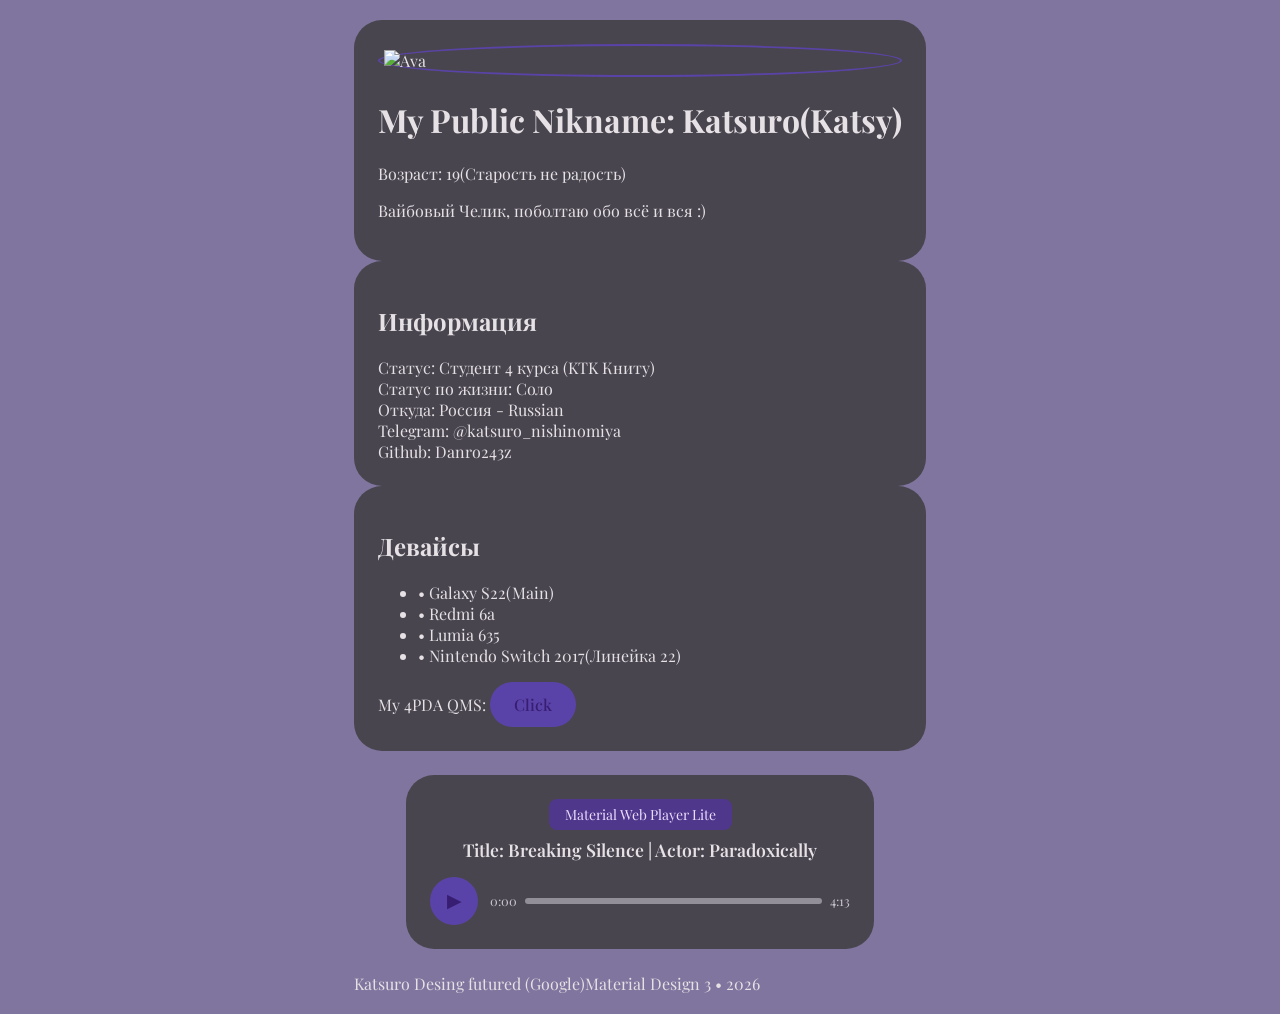
==== index.html @ 4399335e "Fix HTML encoding issues in index.html" ====
<!DOCTYPE html>
<html lang="ru">
<head>
    <meta charset="UTF-8">
    <meta name="viewport" content="width=device-width, initial-scale=1.0">
    <title>Katsuro Information's</title>
    <script src="https://cdn.tailwindcss.com"></script>
    <link rel="preconnect" href="https://fonts.googleapis.com">
    <link rel="preconnect" href="https://fonts.gstatic.com" crossorigin>
    <link href="https://fonts.googleapis.com/css2?family=Playfair+Display:ital,wght@0,400..900;1,400..900&display=swap" rel="stylesheet">
    <link rel="stylesheet" href="style.css">
</head>
<body>
    <div class="container max-w-2xl mx-auto">       
        <div class="grid grid-cols-1 md:grid-cols-2 gap-6">            
            <div class="m3-card md:col-span-2 flex flex-col md:flex-row items-center gap-6">
                <div class="avatar-container shrink-0">                   
                    <img src="ima/main.jpg" alt="Ava" class="w-24 h-24 rounded-full bg-slate-800">
                </div>
                <div class="text-center md:text-left">
                    <h1 class="text-3xl font-bold tracking-tight mb-1">My Public Nikname: Katsuro(Katsy)</h1>
                    <p class="text-xl text-[var(--md-sys-color-primary)] font-medium mb-2">Возраст: 19(Старость не радость)</p>
                    <p class="text-[var(--md-sys-color-on-surface-variant)] leading-relaxed">
                        Вайбовый Челик, поболтаю обо всё и вся :)
                    </p>
                </div>
            </div>         
            <div class="m3-card flex flex-col gap-4">
                <h2 class="text-sm font-bold uppercase tracking-widest text-[var(--md-sys-color-primary)] mb-2">Информация</h2>
                <div class="flex flex-col gap-3">
                    <div class="flex justify-between items-center">
                        <span class="text-[var(--md-sys-color-on-surface-variant)]">Статус: </span>
                        <span class="font-medium">Студент 4 курса (KTK Книту)</span>
                    </div>
                    <div class="flex justify-between items-center">
                        <span class="text-[var(--md-sys-color-on-surface-variant)]">Статус по жизни: </span>
                        <span class="font-medium">Соло</span>
                    </div>
                    <div class="flex justify-between items-center">
                        <span class="text-[var(--md-sys-color-on-surface-variant)]">Откуда: </span>
                        <span class="font-medium">Россия - Russian</span>
                    </div>
                    <div class="flex justify-between items-center">
                        <span class="text-[var(--md-sys-color-on-surface-variant)]">Telegram: </span>
                        <span class="mono-text text-sm">@katsuro_nishinomiya</span>
                    </div>
                    <div class="flex justify-between items-center">
                        <span class="text-[var(--md-sys-color-on-surface-variant)]">Github: </span>
                        <span class="mono-text text-sm underline">Danro243z</span>
                    </div>
                </div>
            </div>         
            <div class="m3-card flex flex-col gap-4">
                <h2 class="text-sm font-bold uppercase tracking-widest text-[var(--md-sys-color-primary)] mb-2">Девайсы</h2>
                <ul class="mono-text text-sm space-y-1 text-[var(--md-sys-color-on-surface-variant)]">
                    <li>• Galaxy S22(Main)</li>
                    <li>• Redmi 6a</li>
                    <li>• Lumia 635</li>
                    <li>• Nintendo Switch 2017(Линейка 22)</li>
                </ul>                
                <div class="mt-auto pt-4 border-t border-[var(--md-sys-color-outline)] border-opacity-20">
                    <div class="flex items-center justify-between">
                        <span class="text-sm font-medium">My 4PDA QMS:</span>
                        <a href="https://4pda.to/forum/index.php?showuser=10708910" class="link-button text-sm py-2 px-6">Click</a>
                    </div>
                </div>
            </div>
        </div>  
        <div class="m3-card audio-player">
  <div class="player-header">
    <span class="chip">Material Web Player Lite</span>
    <h3 class="track-title">Title: Breaking Silence | Actor: Paradoxically</h3>
  </div>
  
  <div class="player-controls">
    <button id="playBtn" class="play-btn" aria-label="Воспроизвести / Пауза">▶</button>
    <div class="progress-container">
      <span id="currentTime">0:00</span>
      <div class="progress-bar" id="progressBar">
        <div class="progress-fill" id="progressFill"></div>
      </div>
      <span id="duration">0:00</span>
    </div>
  </div>

  <audio id="audioPlayer" src="./misc/file2.mp3" preload="metadata"></audio>
</div>     
        <div class="text-center mt-8 opacity-50 text-xs uppercase tracking-tighter">
           Katsuro Desing futured (Google)Material Design 3 • 2026
        </div>
    </div>
</body>
<script>
document.addEventListener('DOMContentLoaded', () => {
  const audio = document.getElementById('audioPlayer');
  const playBtn = document.getElementById('playBtn');
  const progressFill = document.getElementById('progressFill');
  const currentTimeEl = document.getElementById('currentTime');
  const durationEl = document.getElementById('duration');
  const progressBar = document.getElementById('progressBar');

  const formatTime = (s) => {
    const m = Math.floor(s / 60);
    const sec = Math.floor(s % 60);
    return `${m}:${sec.toString().padStart(2, '0')}`;
  };

  playBtn.addEventListener('click', () => {
    if (audio.paused) {
      audio.play();
      playBtn.textContent = '⏸';
    } else {
      audio.pause();
      playBtn.textContent = '▶';
    }
  });

  audio.addEventListener('timeupdate', () => {
    if (audio.duration) {
      const pct = (audio.currentTime / audio.duration) * 100;
      progressFill.style.width = `${pct}%`;
      currentTimeEl.textContent = formatTime(audio.currentTime);
    }
  });

  audio.addEventListener('loadedmetadata', () => {
    durationEl.textContent = formatTime(audio.duration);
  });

  progressBar.addEventListener('click', (e) => {
    if (!audio.duration) return;
    const rect = progressBar.getBoundingClientRect();
    const pos = (e.clientX - rect.left) / rect.width;
    audio.currentTime = pos * audio.duration;
  });

  audio.addEventListener('ended', () => {
    playBtn.textContent = '▶';
    progressFill.style.width = '0%';
  });

  audio.addEventListener('error', () => {
    playBtn.textContent = '⚠️';
    currentTimeEl.textContent = 'Ошибка загрузки';
  });
});
</script>
</html>
---- style.css ----
:root {
            /* Material You 3 - Тональная палитра (на основе сине-фиолетового из оригинала) */
            --md-sys-color-primary: #6543e09d;
            --md-sys-color-on-primary: #381E72;
            --md-sys-color-primary-container: #4F378B;
            --md-sys-color-on-primary-container: #EADDFF;
            --md-sys-color-surface: #7f759e;
            --md-sys-color-on-surface: #E6E1E5;
            --md-sys-color-surface-variant: #49454F;
            --md-sys-color-on-surface-variant: #CAC4D0;
            --md-sys-color-outline: #938F99;
        }

        body {
            background-color: var(--md-sys-color-surface);
            color: var(--md-sys-color-on-surface);
            font-family: 'Playfair Display';
            display: flex;
            align-items: center;
            justify-content: center;
            min-height: 100vh;
            margin: 0;
            padding: 20px;
        }

        /* Material 3 Card Style */
        .m3-card {
            background-color: var(--md-sys-color-surface-variant);
            border-radius: 28px; /* Характерное скругление M3 */
            padding: 24px;
            transition: transform 0.2s ease, box-shadow 0.2s ease;
        }

        .m3-card:hover {
            transform: translateY(-4px);
            box-shadow: 0 8px 16px rgba(0, 0, 0, 0.4);
        }

        .mono-text {
            font-family: 'Playfair Display', monospace;
        }

        .avatar-container {
            border: 2px solid var(--md-sys-color-primary);
            padding: 4px;
            border-radius: 50%;
        }

        .chip {
            background-color: var(--md-sys-color-primary-container);
            color: var(--md-sys-color-on-primary-container);
            padding: 6px 16px;
            border-radius: 8px;
            font-size: 0.875rem;
            display: inline-block;
        }

        .link-button {
            background-color: var(--md-sys-color-primary);
            color: var(--md-sys-color-on-primary);
            padding: 12px 24px;
            border-radius: 100px;
            text-decoration: none;
            font-weight: 500;
            display: inline-block;
            text-align: center;
            transition: opacity 0.2s;
        }

        .link-button:hover {
            opacity: 0.9;
        }

        /* Аудио-плеер в стиле Material You 3 */
.audio-player {
  max-width: 420px;
  width: 100%;
  margin: 24px auto;
  display: flex;
  flex-direction: column;
  align-items: center;
}

.player-header {
  text-align: center;
  margin-bottom: 16px;
}

.track-title {
  margin: 8px 0 0;
  color: var(--md-sys-color-on-surface);
  font-weight: 600;
  font-size: 1.1rem;
}

.player-controls {
  display: flex;
  align-items: center;
  gap: 12px;
  width: 100%;
}

.play-btn {
  width: 48px;
  height: 48px;
  border-radius: 50%;
  background-color: var(--md-sys-color-primary);
  color: var(--md-sys-color-on-primary);
  border: none;
  font-size: 1.2rem;
  cursor: pointer;
  display: flex;
  align-items: center;
  justify-content: center;
  transition: opacity 0.2s, transform 0.2s;
}

.play-btn:hover { opacity: 0.85; transform: scale(1.05); }
.play-btn:active { transform: scale(0.95); }

.progress-container {
  flex: 1;
  display: flex;
  align-items: center;
  gap: 8px;
  font-size: 0.8rem;
  color: var(--md-sys-color-on-surface-variant);
  font-family: 'Playfair Display', monospace;
}

.progress-bar {
  flex: 1;
  height: 6px;
  background-color: var(--md-sys-color-outline);
  border-radius: 3px;
  cursor: pointer;
  overflow: hidden;
  position: relative;
}

.progress-fill {
  height: 100%;
  width: 0%;
  background-color: var(--md-sys-color-primary);
  border-radius: 3px;
  transition: width 0.1s linear;
}

/* Адаптив для мобильных */
@media (max-width: 480px) {
  .player-controls { flex-direction: column; align-items: stretch; }
  .play-btn { margin: 0 auto 8px; }
  .progress-container { width: 100%; }
}

        @import url('https://fonts.googleapis.com/css2?family=Playfair+Display:ital,wght@0,400..900;1,400..900&family=Saira+Stencil:ital,wght@0,100..900;1,100..900&display=swap');
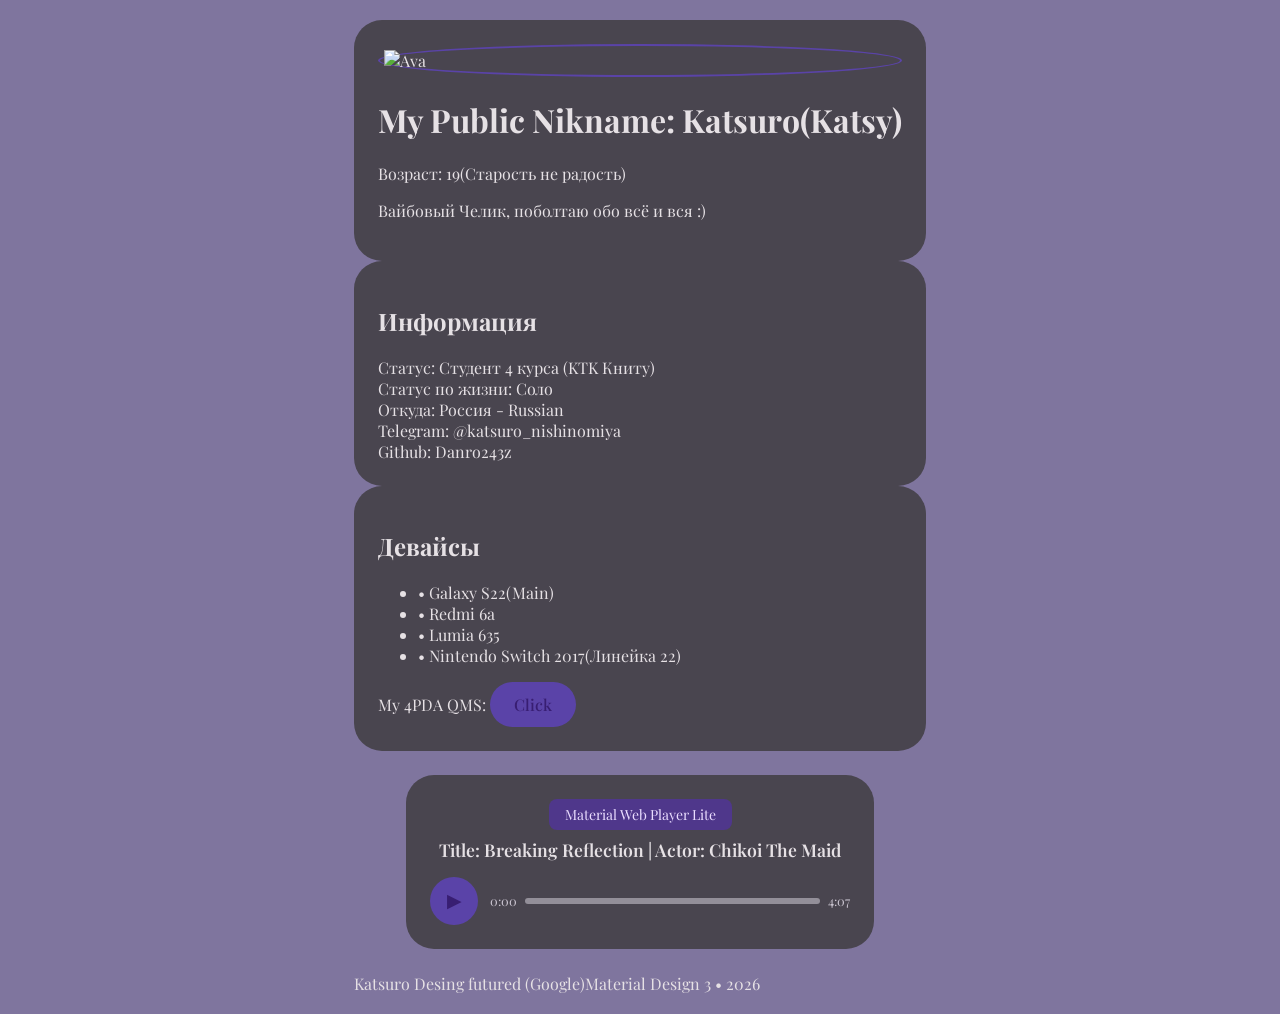
==== commit 8a0e31f2: "Update audio player title and audio source" ====
--- a/index.html
+++ b/index.html
@@ -69,7 +69,7 @@
         <div class="m3-card audio-player">
   <div class="player-header">
     <span class="chip">Material Web Player Lite</span>
-    <h3 class="track-title">Title: Breaking Silence | Actor: Paradoxically</h3>
+    <h3 class="track-title">Title: Breaking Reflection | Actor: Chikoi The Maid</h3>
   </div>
   
   <div class="player-controls">
@@ -83,7 +83,7 @@
     </div>
   </div>
 
-  <audio id="audioPlayer" src="./misc/file2.mp3" preload="metadata"></audio>
+  <audio id="audioPlayer" src="./misc/file.mp3" preload="metadata"></audio>
 </div>     
         <div class="text-center mt-8 opacity-50 text-xs uppercase tracking-tighter">
            Katsuro Desing futured (Google)Material Design 3 • 2026
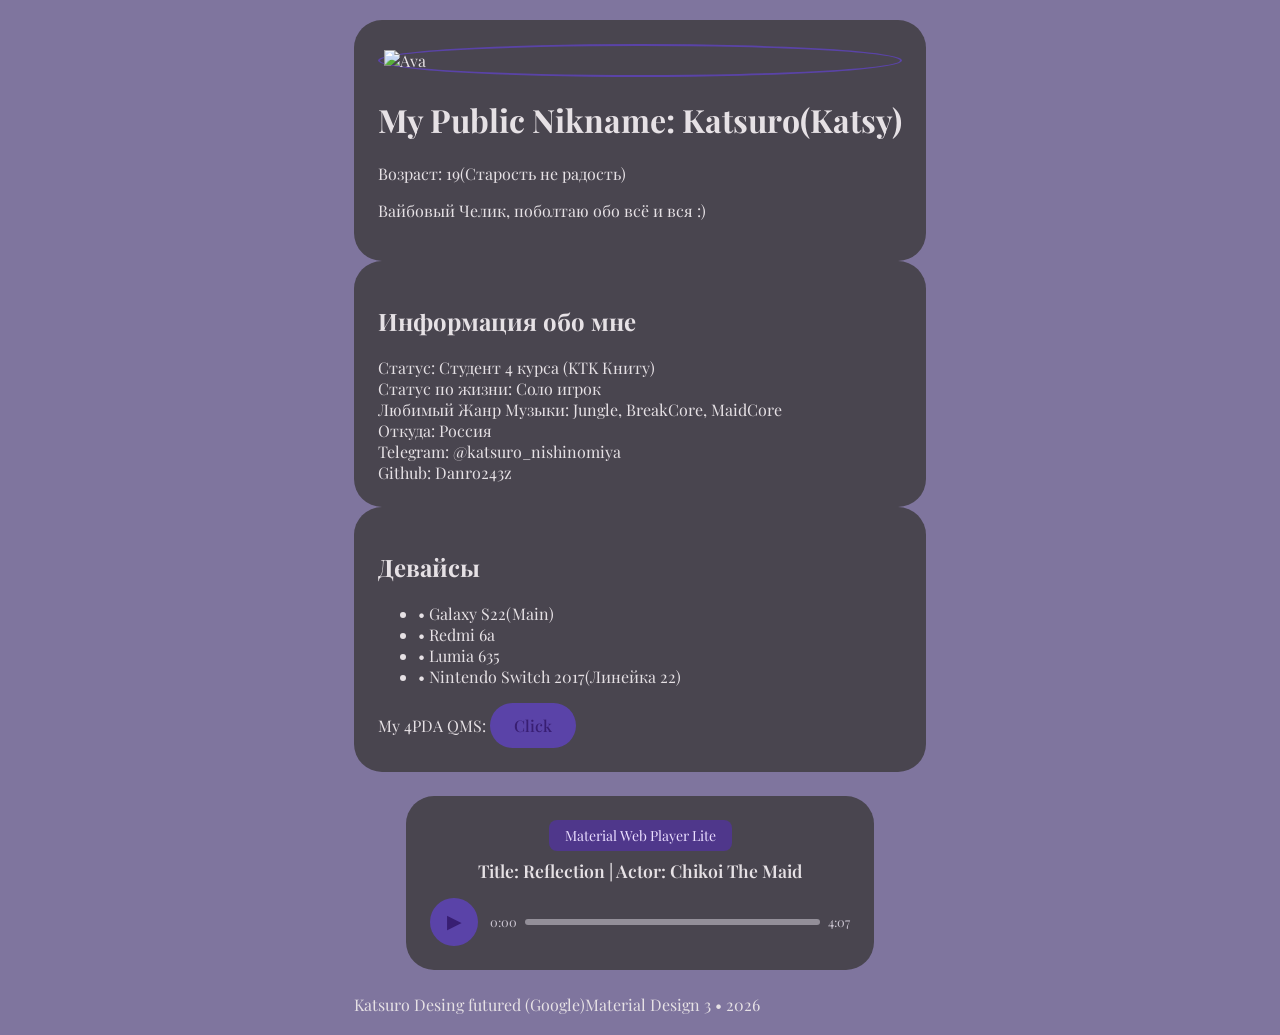
==== commit 3da88dec: "Revise personal details and audio player title Updated personal information and music genre details." ====
--- a/index.html
+++ b/index.html
@@ -26,27 +26,31 @@
                 </div>
             </div>         
             <div class="m3-card flex flex-col gap-4">
-                <h2 class="text-sm font-bold uppercase tracking-widest text-[var(--md-sys-color-primary)] mb-2">Информация</h2>
+                <h2 class="text-sm font-bold uppercase tracking-widest text-[var(--md-sys-color-primary)] mb-2">Информация обо мне</h2>
                 <div class="flex flex-col gap-3">
                     <div class="flex justify-between items-center">
                         <span class="text-[var(--md-sys-color-on-surface-variant)]">Статус: </span>
-                        <span class="font-medium">Студент 4 курса (KTK Книту)</span>
+                        <span class="font-medium"> Студент 4 курса (KTK Книту)</span>
                     </div>
                     <div class="flex justify-between items-center">
                         <span class="text-[var(--md-sys-color-on-surface-variant)]">Статус по жизни: </span>
-                        <span class="font-medium">Соло</span>
+                        <span class="font-medium"> Соло игрок </span>
+                    </div>
+                    <div class="flex justify-between items-center">
+                        <span class="text-[var(--md-sys-color-on-surface-variant)]">Любимый Жанр Музыки: </span>
+                        <span class="font-medium">Jungle, BreakCore, MaidCore</span>
                     </div>
                     <div class="flex justify-between items-center">
                         <span class="text-[var(--md-sys-color-on-surface-variant)]">Откуда: </span>
-                        <span class="font-medium">Россия - Russian</span>
+                        <span class="font-medium"> Россия </span>
                     </div>
                     <div class="flex justify-between items-center">
                         <span class="text-[var(--md-sys-color-on-surface-variant)]">Telegram: </span>
-                        <span class="mono-text text-sm">@katsuro_nishinomiya</span>
+                        <span class="mono-text text-sm"> @katsuro_nishinomiya </span>
                     </div>
                     <div class="flex justify-between items-center">
                         <span class="text-[var(--md-sys-color-on-surface-variant)]">Github: </span>
-                        <span class="mono-text text-sm underline">Danro243z</span>
+                        <span class="mono-text text-sm underline"> Danro243z </span>
                     </div>
                 </div>
             </div>         
@@ -69,7 +73,7 @@
         <div class="m3-card audio-player">
   <div class="player-header">
     <span class="chip">Material Web Player Lite</span>
-    <h3 class="track-title">Title: Breaking Reflection | Actor: Chikoi The Maid</h3>
+    <h3 class="track-title">Title: Reflection | Actor: Chikoi The Maid</h3>
   </div>
   
   <div class="player-controls">
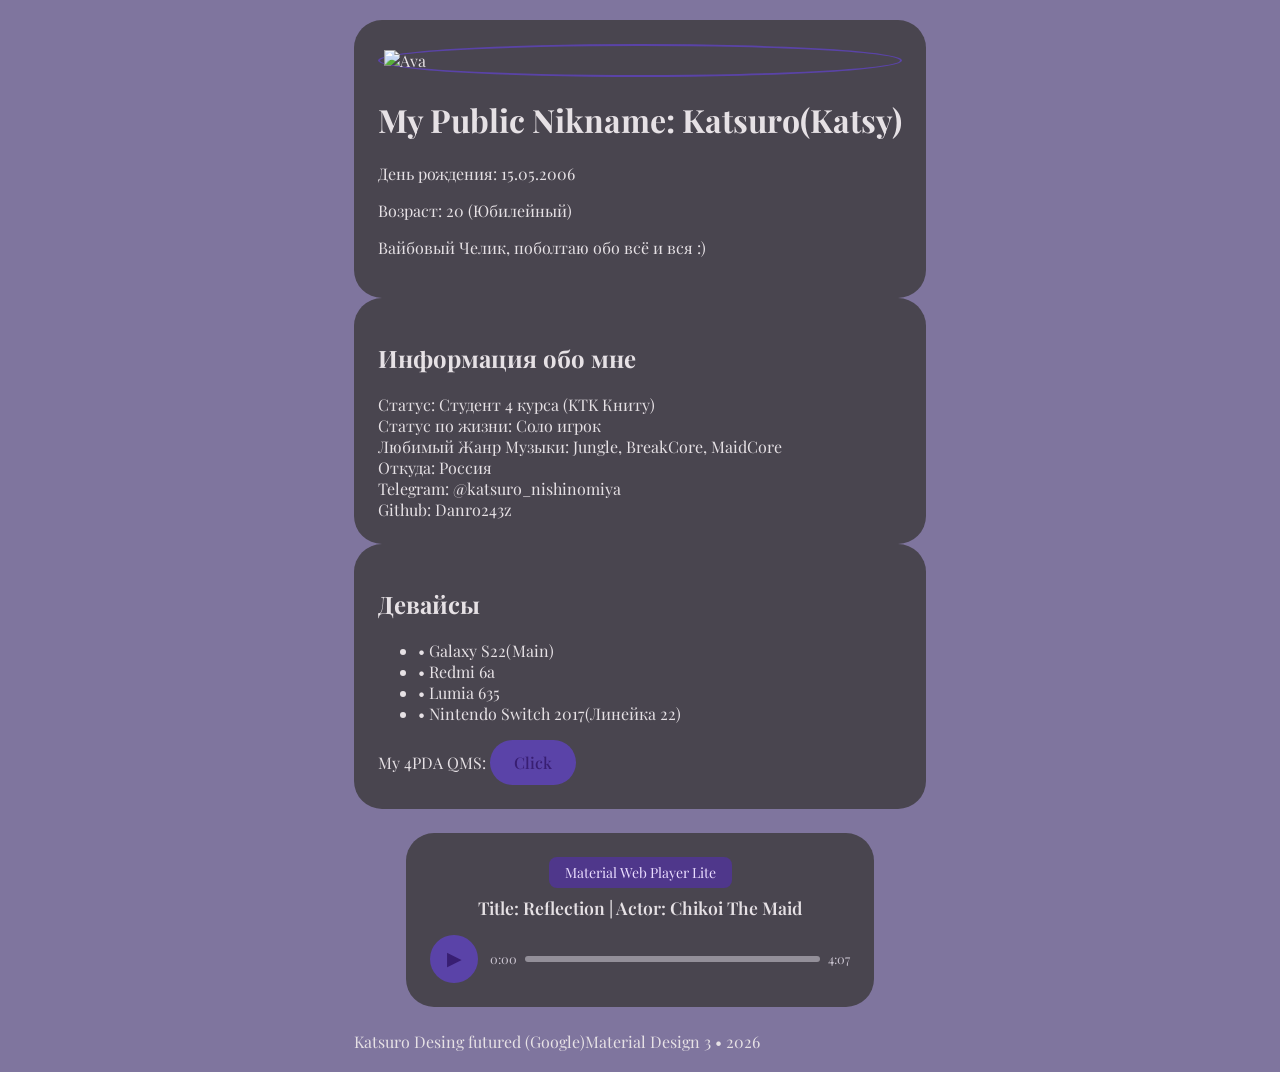
==== commit 2a03bc68: "Update index.html" ====
--- a/index.html
+++ b/index.html
@@ -19,7 +19,8 @@
                 </div>
                 <div class="text-center md:text-left">
                     <h1 class="text-3xl font-bold tracking-tight mb-1">My Public Nikname: Katsuro(Katsy)</h1>
-                    <p class="text-xl text-[var(--md-sys-color-primary)] font-medium mb-2">Возраст: 19(Старость не радость)</p>
+                    <p class="text-xl text-[var(--md-sys-color-primary)] font-medium mb-2">День рождения: 15.05.2006</p>
+                    <p class="text-xl text-[var(--md-sys-color-primary)] font-medium mb-2">Возраст: 20 (Юбилейный)</p>
                     <p class="text-[var(--md-sys-color-on-surface-variant)] leading-relaxed">
                         Вайбовый Челик, поболтаю обо всё и вся :)
                     </p>
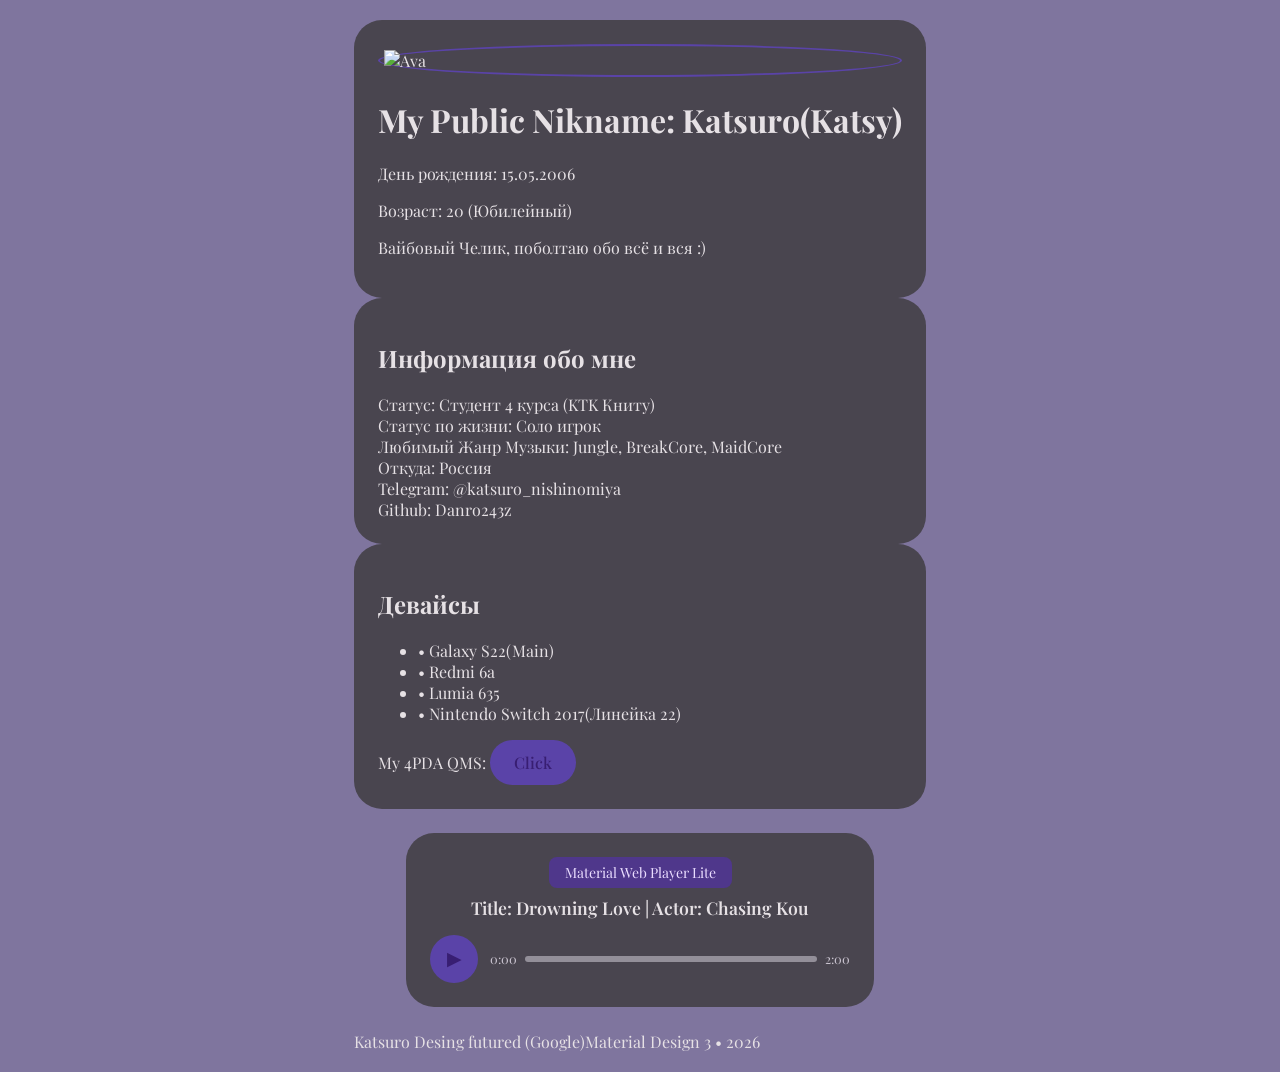
==== commit c13a8717: "Update index.html" ====
--- a/index.html
+++ b/index.html
@@ -74,7 +74,7 @@
         <div class="m3-card audio-player">
   <div class="player-header">
     <span class="chip">Material Web Player Lite</span>
-    <h3 class="track-title">Title: Reflection | Actor: Chikoi The Maid</h3>
+    <h3 class="track-title">Title: Drowning Love | Actor: Chasing Kou</h3>
   </div>
   
   <div class="player-controls">
@@ -88,7 +88,7 @@
     </div>
   </div>
 
-  <audio id="audioPlayer" src="./misc/file.mp3" preload="metadata"></audio>
+  <audio id="audioPlayer" src="./misc/file3.mp3" preload="metadata"></audio>
 </div>     
         <div class="text-center mt-8 opacity-50 text-xs uppercase tracking-tighter">
            Katsuro Desing futured (Google)Material Design 3 • 2026
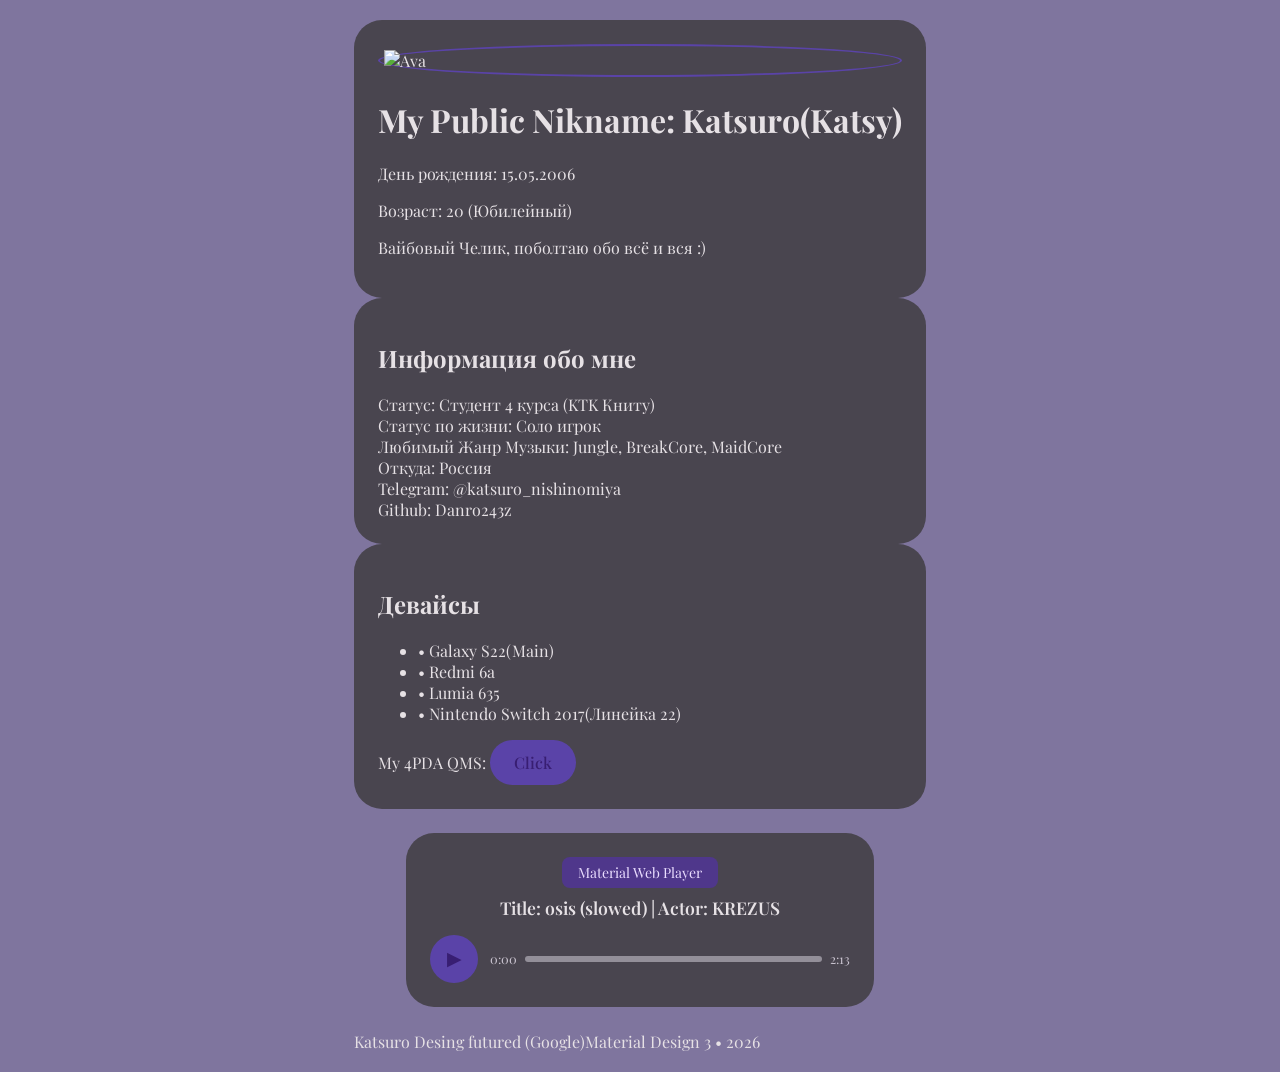
==== commit 70c7a901: "Change audio track title and source Updated audio player track title and source." ====
--- a/index.html
+++ b/index.html
@@ -73,8 +73,8 @@
         </div>  
         <div class="m3-card audio-player">
   <div class="player-header">
-    <span class="chip">Material Web Player Lite</span>
-    <h3 class="track-title">Title: Drowning Love | Actor: Chasing Kou</h3>
+    <span class="chip">Material Web Player</span>
+    <h3 class="track-title">Title: osis (slowed) | Actor: KREZUS</h3>
   </div>
   
   <div class="player-controls">
@@ -88,7 +88,7 @@
     </div>
   </div>
 
-  <audio id="audioPlayer" src="./misc/file3.mp3" preload="metadata"></audio>
+  <audio id="audioPlayer" src="./misc/file4.mp3" preload="metadata"></audio>
 </div>     
         <div class="text-center mt-8 opacity-50 text-xs uppercase tracking-tighter">
            Katsuro Desing futured (Google)Material Design 3 • 2026
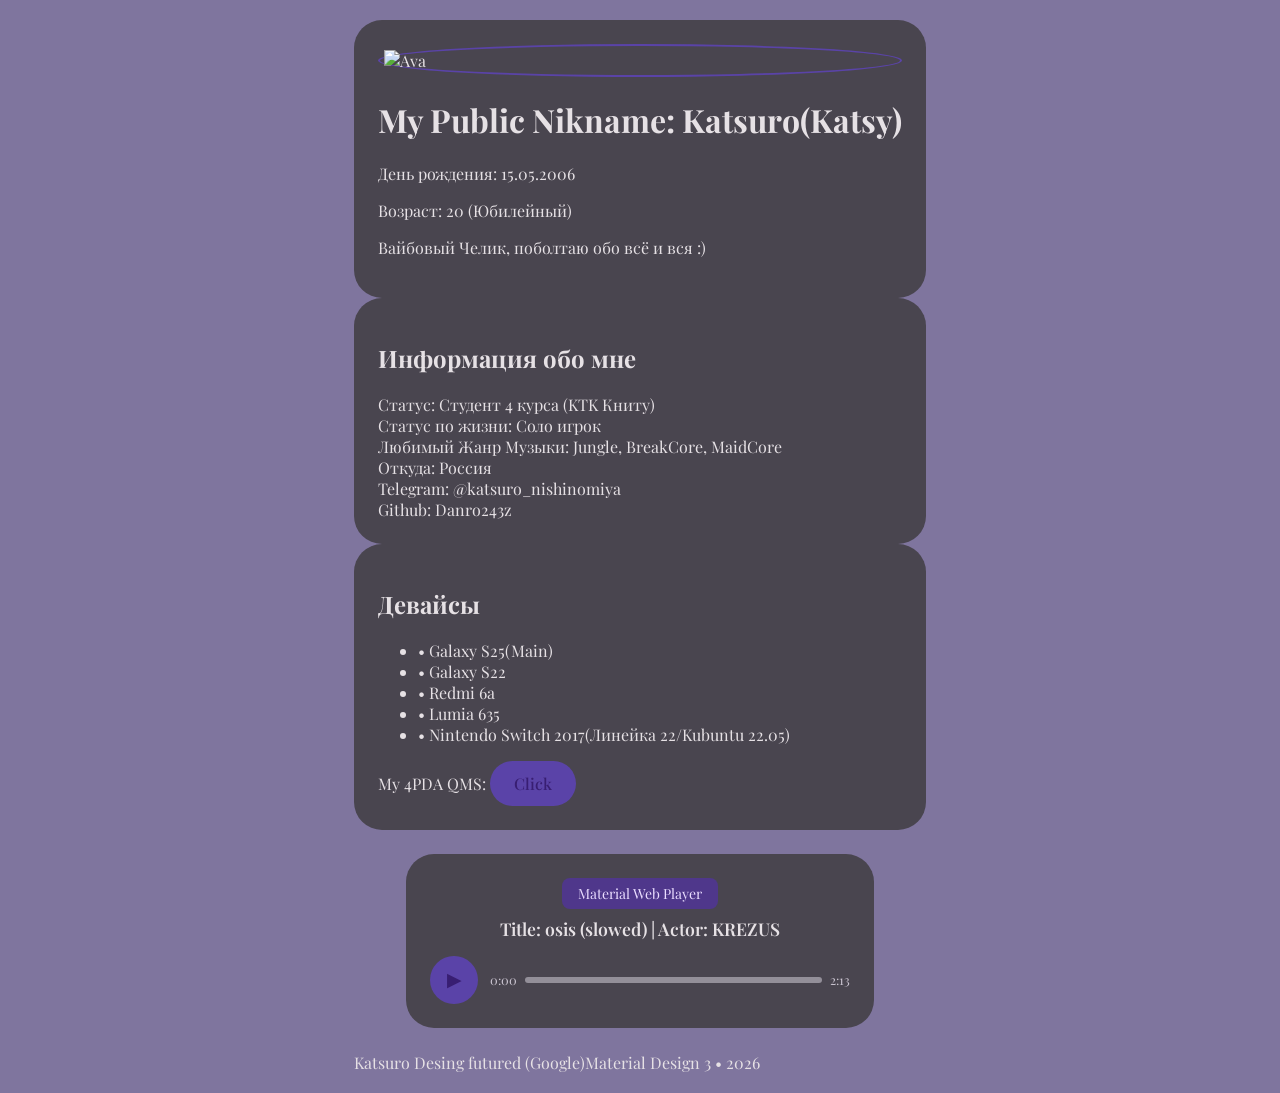
==== commit 9303b65d: "Fix HTML structure and update device list" ====
--- a/index.html
+++ b/index.html
@@ -58,10 +58,11 @@
             <div class="m3-card flex flex-col gap-4">
                 <h2 class="text-sm font-bold uppercase tracking-widest text-[var(--md-sys-color-primary)] mb-2">Девайсы</h2>
                 <ul class="mono-text text-sm space-y-1 text-[var(--md-sys-color-on-surface-variant)]">
-                    <li>• Galaxy S22(Main)</li>
+                    <li>• Galaxy S25(Main)</li>
+                    <li>• Galaxy S22</li>
                     <li>• Redmi 6a</li>
                     <li>• Lumia 635</li>
-                    <li>• Nintendo Switch 2017(Линейка 22)</li>
+                    <li>• Nintendo Switch 2017(Линейка 22/Kubuntu 22.05)</li>
                 </ul>                
                 <div class="mt-auto pt-4 border-t border-[var(--md-sys-color-outline)] border-opacity-20">
                     <div class="flex items-center justify-between">
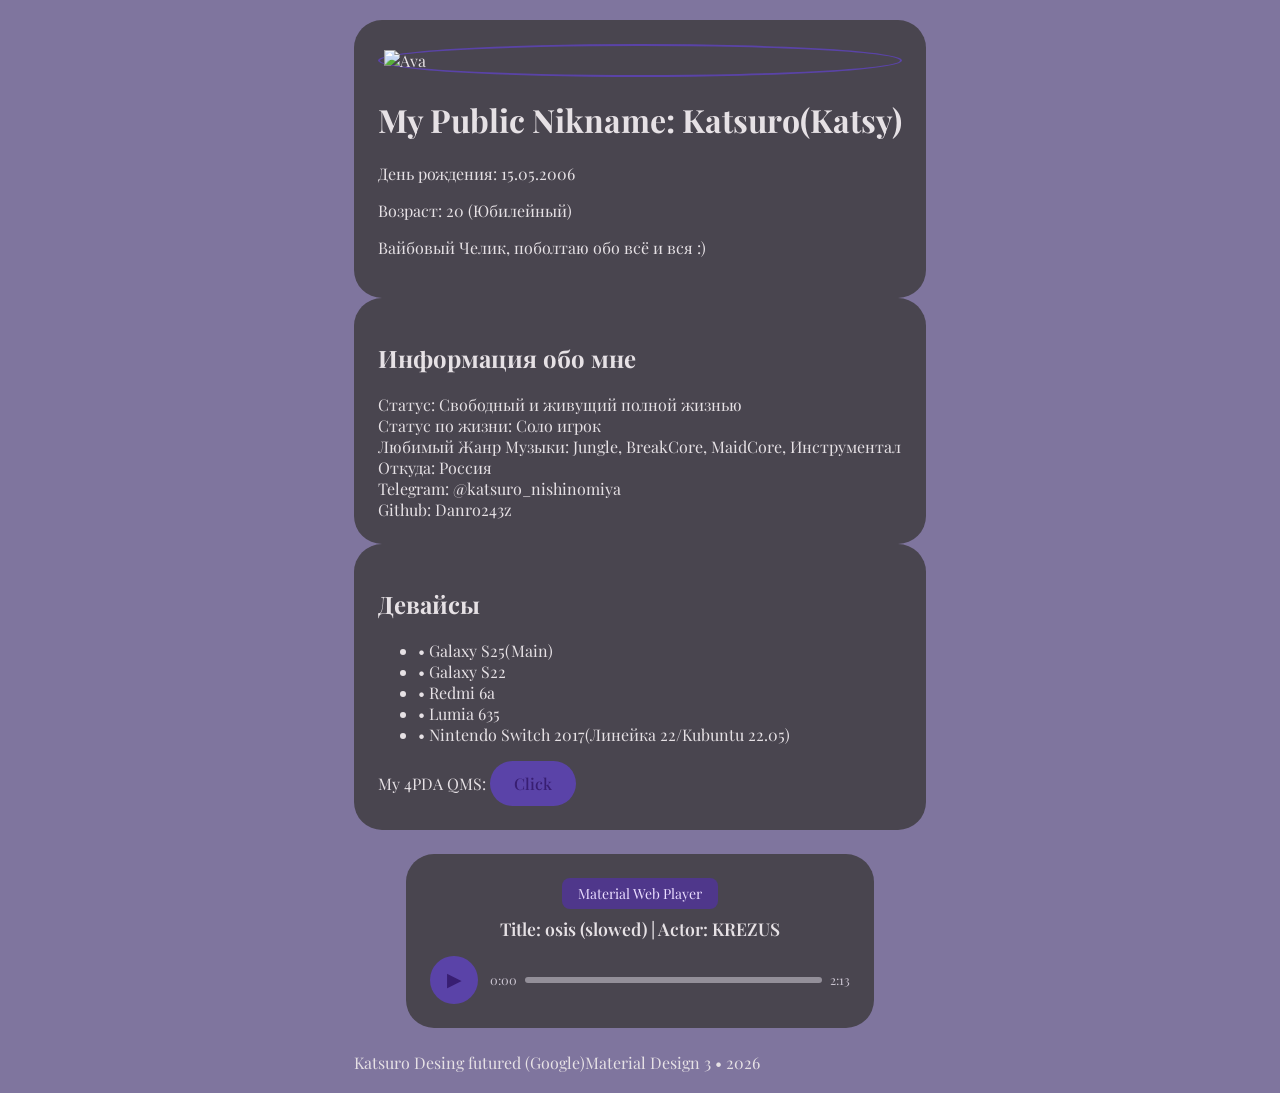
==== commit 5f05adcd: "Revise personal details and music genre Updated personal information and music preferences." ====
--- a/index.html
+++ b/index.html
@@ -31,7 +31,7 @@
                 <div class="flex flex-col gap-3">
                     <div class="flex justify-between items-center">
                         <span class="text-[var(--md-sys-color-on-surface-variant)]">Статус: </span>
-                        <span class="font-medium"> Студент 4 курса (KTK Книту)</span>
+                        <span class="font-medium"> Свободный и живущий полной жизнью</span>
                     </div>
                     <div class="flex justify-between items-center">
                         <span class="text-[var(--md-sys-color-on-surface-variant)]">Статус по жизни: </span>
@@ -39,7 +39,7 @@
                     </div>
                     <div class="flex justify-between items-center">
                         <span class="text-[var(--md-sys-color-on-surface-variant)]">Любимый Жанр Музыки: </span>
-                        <span class="font-medium">Jungle, BreakCore, MaidCore</span>
+                        <span class="font-medium">Jungle, BreakCore, MaidCore, Инструментал</span>
                     </div>
                     <div class="flex justify-between items-center">
                         <span class="text-[var(--md-sys-color-on-surface-variant)]">Откуда: </span>
